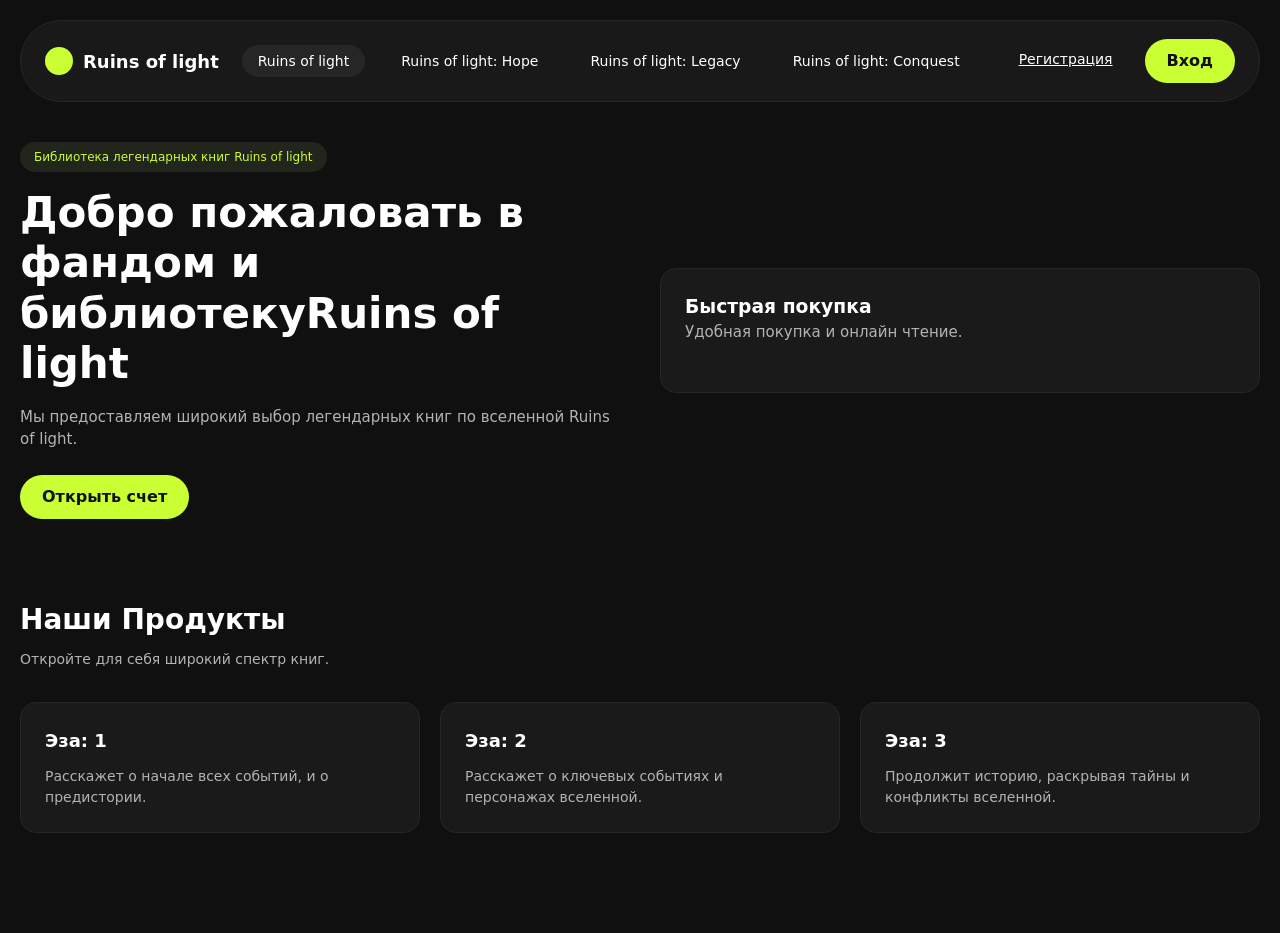
==== hope.html @ f32bec3d "ы" ====
<!DOCTYPE html>
<html lang="ru">
<head>
  <meta charset="UTF-8">
  <meta name="viewport" content="width=device-width, initial-scale=1.0">
  <title>Ruins of light — Главная</title>
  <link rel="stylesheet" href="style.css">
</head>
<body>
  <div class="container">
    <header>
      <div class="logo">
        <span class="logo-icon"></span>
        <span>Ruins of light</span>
      </div>
      <nav>
        <ul>
          <li><a href="index.html" class="active">Ruins of light</a></li>
          <li><a href="Hope.html">Ruins of light: Hope</a></li>
          <li><a href="Legacy.html">Ruins of light: Legacy</a></li>
          <li><a href="Conquest.html">Ruins of light: Conquest</a></li>
        </ul>
      </nav>
      <div class="auth-buttons">
        <a href="signup.html" class="btn-secondary">Регистрация</a>
        <a href="login.html" class="btn-primary">Вход</a>
      </div>
    </header>

    <section class="hero">
      <div>
        <span class="badge">Библиотека легендарных книг Ruins of light</span>
        <h1>Добро пожаловать в фандом и библиотекуRuins of light</h1>
        <p>Мы предоставляем широкий выбор легендарных книг по вселенной Ruins of light.</p>
        <a href="signup.html" class="btn-primary">Открыть счет</a>
      </div>
      <div class="hero-card">
        <h3>Быстрая покупка</h3>
        <p>Удобная покупка и онлайн чтение.</p>
      </div>
    </section>

    <!-- Products Section -->
    <section class="section">
      <div class="section-header">
        <h2 class="section-title">Наши Продукты</h2>
        <p class="section-subtitle">Откройте для себя широкий спектр книг.</p>
      </div>
      <div class="grid-3">
        <div class="card">
          <h3>Эза: 1</h3>
          <p>Расскажет о начале всех событий, и о предистории.</p>
        </div>
        <div class="card">
          <h3>Эза: 2</h3>
          <p>Расскажет о ключевых событиях и персонажах вселенной.</p>
        </div>
        <div class="card">
          <h3>Эза: 3</h3>
          <p>Продолжит историю, раскрывая тайны и конфликты вселенной.</p>
        </div>
      </div>
    </section>

  </div>
</body>
</html>
---- style.css ----
:root {
  --bg-main: #101010;
  --bg-card: #1A1A1A;
  --bg-card-hover: #222222;
  --accent: #CAFF33;
  --text-primary: #FFFFFF;
  --text-secondary: #B3B3B3;
  --border-color: #262626;
  --font-family: 'Inter', system-ui, -apple-system, sans-serif;
}

* {
  box-sizing: border-box;
  margin: 0;
  padding: 0;
}

body {
  background-color: var(--bg-main);
  color: var(--text-primary);
  font-family: var(--font-family);
  line-height: 1.5;
  padding: 20px;
}

.container {
  max-width: 1280px;
  margin: 0 auto;
}

/* Header & Nav */
header {
  display: flex;
  justify-content: space-between;
  align-items: center;
  padding: 18px 24px;
  background: #191919;
  border: 1px solid var(--border-color);
  border-radius: 100px;
  margin-bottom: 40px;
}

.logo {
  display: flex;
  align-items: center;
  gap: 10px;
  font-weight: 600;
  font-size: 18px;
}

.logo-icon {
  width: 28px;
  height: 28px;
  background: var(--accent);
  border-radius: 50%;
  display: inline-block;
}

nav ul {
  display: flex;
  list-style: none;
  gap: 20px;
}

nav a {
  color: var(--text-primary);
  text-decoration: none;
  font-size: 14px;
  padding: 8px 16px;
  border-radius: 20px;
  transition: 0.2s;
}

nav a.active, nav a:hover {
  background: #262626;
}

.auth-buttons {
  display: flex;
  gap: 12px;
}

.btn-secondary {
  background: transparent;
  color: #FFF;
  border: none;
  padding: 10px 20px;
  cursor: pointer;
  font-size: 14px;
}

.btn-primary {
  background: var(--accent);
  color: #101010;
  border: none;
  padding: 10px 22px;
  border-radius: 30px;
  font-weight: 600;
  cursor: pointer;
  transition: 0.2s;
  text-decoration: none;
  display: inline-block;
}

.btn-primary:hover {
  opacity: 0.9;
}

/* Hero Section */
.hero {
  display: grid;
  grid-template-columns: 1fr 1fr;
  gap: 40px;
  margin-bottom: 80px;
  align-items: center;
}

.badge {
  display: inline-block;
  background: #22251B;
  color: var(--accent);
  padding: 6px 14px;
  border-radius: 20px;
  font-size: 12px;
  margin-bottom: 16px;
}

.hero h1 {
  font-size: 42px;
  margin-bottom: 16px;
  line-height: 1.2;
}

.hero p {
  color: var(--text-secondary);
  font-size: 15px;
  margin-bottom: 24px;
}

.hero-card {
  background: var(--bg-card);
  border: 1px solid var(--border-color);
  border-radius: 16px;
  padding: 24px;
}

/* Products & Features Sections */
.section {
  margin-bottom: 80px;
}

.section-header {
  margin-bottom: 32px;
}

.section-title {
  font-size: 28px;
  margin-bottom: 8px;
}

.section-subtitle {
  color: var(--text-secondary);
  font-size: 14px;
}

.grid-3 {
  display: grid;
  grid-template-columns: repeat(3, 1fr);
  gap: 20px;
}

.card {
  background: var(--bg-card);
  border: 1px solid var(--border-color);
  border-radius: 16px;
  padding: 24px;
  transition: background 0.2s;
}

.card:hover {
  background: var(--bg-card-hover);
}

.card h3 {
  font-size: 18px;
  margin-bottom: 12px;
}

.card p {
  color: var(--text-secondary);
  font-size: 14px;
}

/* Responsive */
@media (max-width: 992px) {
  .hero {
    grid-template-columns: 1fr;
  }
  .grid-3 {
    grid-template-columns: 1fr;
  }
}
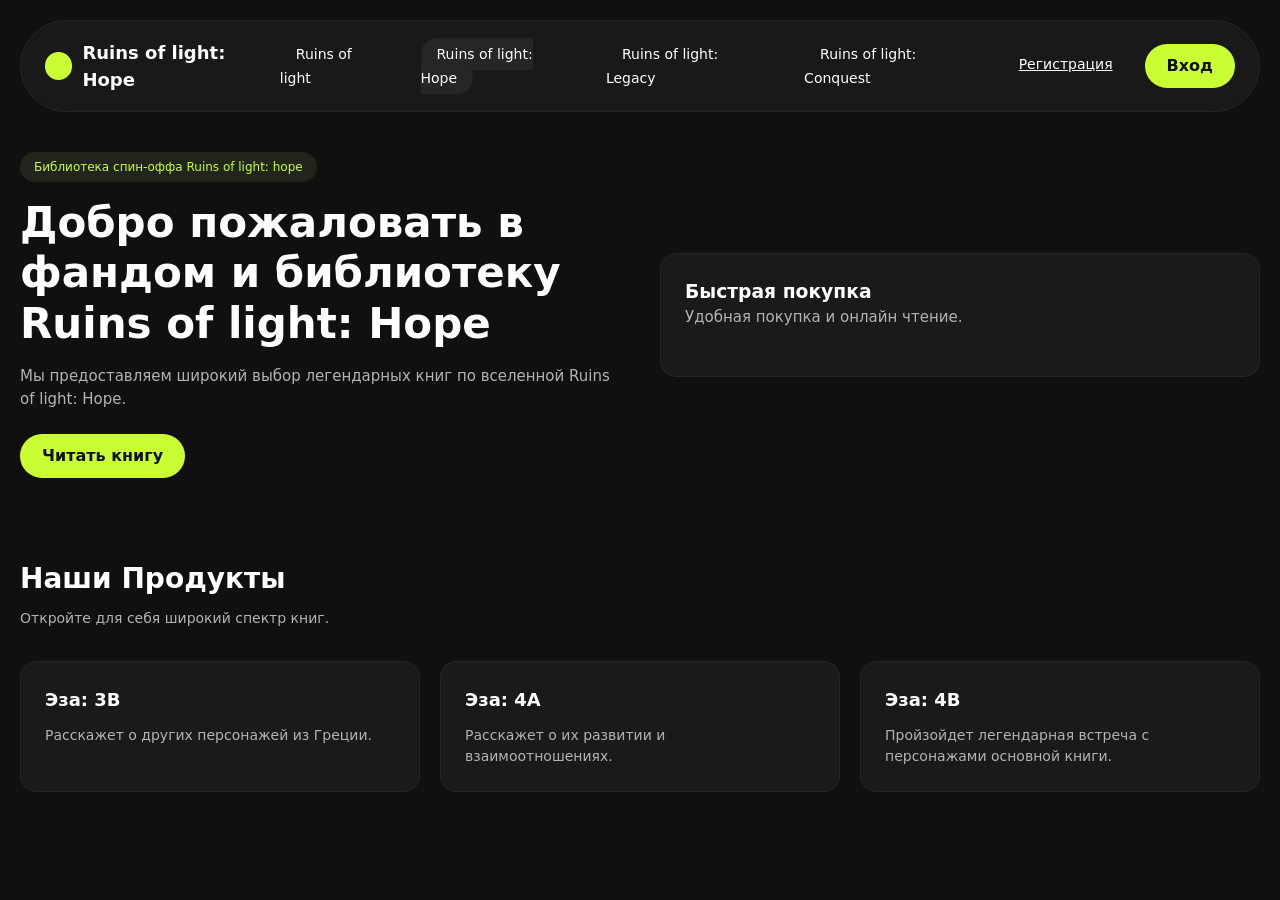
==== commit 816f26a3: "ы" ====
--- a/hope.html
+++ b/hope.html
@@ -3,7 +3,7 @@
 <head>
   <meta charset="UTF-8">
   <meta name="viewport" content="width=device-width, initial-scale=1.0">
-  <title>Ruins of light — Главная</title>
+  <title>Ruins of light: Hope</title>
   <link rel="stylesheet" href="style.css">
 </head>
 <body>
@@ -11,12 +11,12 @@
     <header>
       <div class="logo">
         <span class="logo-icon"></span>
-        <span>Ruins of light</span>
+        <span>Ruins of light: Hope</span>
       </div>
       <nav>
         <ul>
-          <li><a href="index.html" class="active">Ruins of light</a></li>
-          <li><a href="Hope.html">Ruins of light: Hope</a></li>
+          <li><a href="index.html">Ruins of light</a></li>
+          <li><a href="Hope.html" class="active">Ruins of light: Hope</a></li>
           <li><a href="Legacy.html">Ruins of light: Legacy</a></li>
           <li><a href="Conquest.html">Ruins of light: Conquest</a></li>
         </ul>
@@ -29,10 +29,10 @@
 
     <section class="hero">
       <div>
-        <span class="badge">Библиотека легендарных книг Ruins of light</span>
-        <h1>Добро пожаловать в фандом и библиотекуRuins of light</h1>
-        <p>Мы предоставляем широкий выбор легендарных книг по вселенной Ruins of light.</p>
-        <a href="signup.html" class="btn-primary">Открыть счет</a>
+        <span class="badge">Библиотека спин-оффа Ruins of light: hope</span>
+        <h1>Добро пожаловать в фандом и библиотеку Ruins of light: Hope</h1>
+        <p>Мы предоставляем широкий выбор легендарных книг по вселенной Ruins of light: Hope.</p>
+        <a href="signup.html" class="btn-primary">Читать книгу</a>
       </div>
       <div class="hero-card">
         <h3>Быстрая покупка</h3>
@@ -48,16 +48,16 @@
       </div>
       <div class="grid-3">
         <div class="card">
-          <h3>Эза: 1</h3>
-          <p>Расскажет о начале всех событий, и о предистории.</p>
+          <h3>Эза: 3B</h3>
+          <p>Расскажет о других персонажей из Греции.</p>
         </div>
         <div class="card">
-          <h3>Эза: 2</h3>
-          <p>Расскажет о ключевых событиях и персонажах вселенной.</p>
+          <h3>Эза: 4A</h3>
+          <p>Расскажет о их развитии и взаимоотношениях.</p>
         </div>
         <div class="card">
-          <h3>Эза: 3</h3>
-          <p>Продолжит историю, раскрывая тайны и конфликты вселенной.</p>
+          <h3>Эза: 4B</h3>
+          <p>Пройзойдет легендарная встреча с персонажами основной книги.</p>
         </div>
       </div>
     </section>
